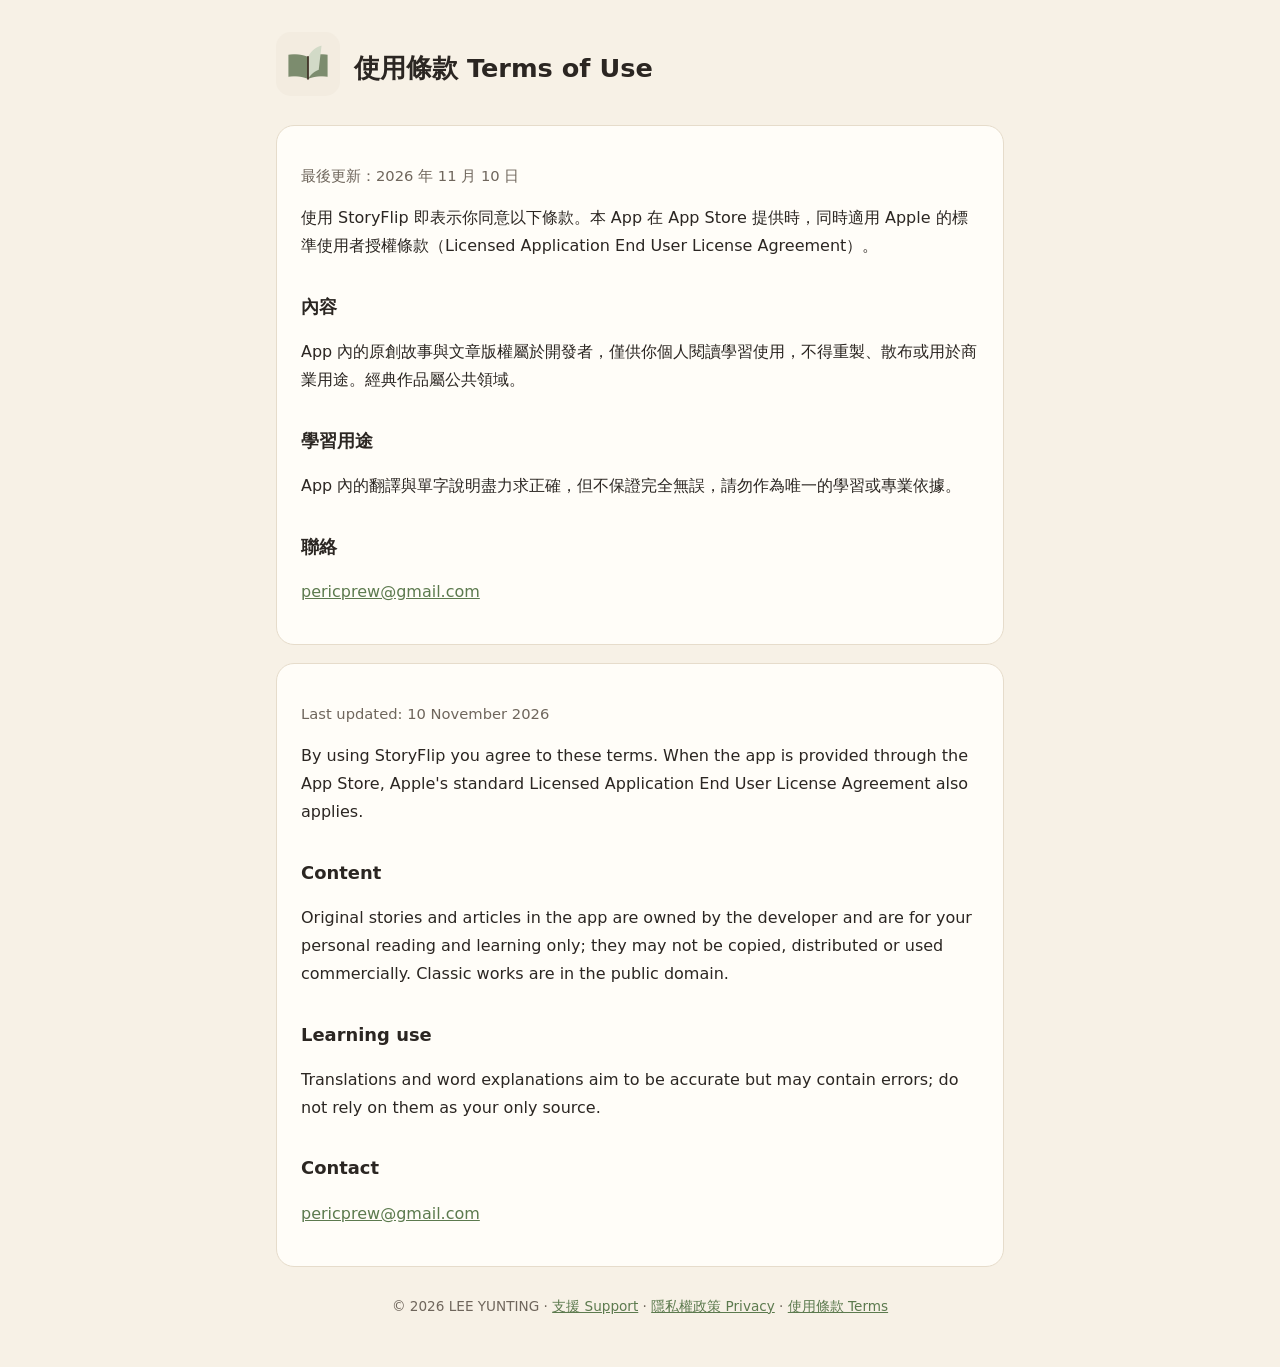
==== terms/index.html @ d62f02ec "Support and privacy pages Co-Authored-By: Claude Opus 5.5 <noreply@anthropic.com> Claude-Session: ht" ====
<!doctype html>
<html lang="zh-Hant">
<head>
<meta charset="utf-8"><meta name="viewport" content="width=device-width,initial-scale=1">
<title>使用條款 Terms of Use — StoryFlip</title>
<link rel="stylesheet" href="/style.css">
<link rel="icon" href="/icon.png">
</head>
<body><div class="wrap">
<header><a href="/"><img src="/icon.png" alt=""></a><h1>使用條款 Terms of Use</h1></header>
<div class="card" lang="zh-Hant"><p class="muted">最後更新：2026 年 11 月 10 日</p>
<p>使用 StoryFlip 即表示你同意以下條款。本 App 在 App Store 提供時，同時適用 Apple 的標準使用者授權條款（Licensed Application End User License Agreement）。</p>
<h2>內容</h2><p>App 內的原創故事與文章版權屬於開發者，僅供你個人閱讀學習使用，不得重製、散布或用於商業用途。經典作品屬公共領域。</p>
<h2>學習用途</h2><p>App 內的翻譯與單字說明盡力求正確，但不保證完全無誤，請勿作為唯一的學習或專業依據。</p>
<h2>聯絡</h2><p><a href="mailto:pericprew@gmail.com">pericprew@gmail.com</a></p></div><div class="card" lang="en"><p class="muted">Last updated: 10 November 2026</p>
<p>By using StoryFlip you agree to these terms. When the app is provided through the App Store, Apple's standard Licensed Application End User License Agreement also applies.</p>
<h2>Content</h2><p>Original stories and articles in the app are owned by the developer and are for your personal reading and learning only; they may not be copied, distributed or used commercially. Classic works are in the public domain.</p>
<h2>Learning use</h2><p>Translations and word explanations aim to be accurate but may contain errors; do not rely on them as your only source.</p>
<h2>Contact</h2><p><a href="mailto:pericprew@gmail.com">pericprew@gmail.com</a></p></div>
<footer>© 2026 LEE YUNTING · <a href="/support/">支援 Support</a> · <a href="/privacy/">隱私權政策 Privacy</a> · <a href="/terms/">使用條款 Terms</a></footer>
</div></body></html>
---- style.css ----
:root{--bg:#F7F1E6;--card:#FFFDF8;--ink:#2B2622;--soft:#6F665C;--line:#E6DCCB;--accent:#5C7A4E;--onaccent:#FFFFFF}
*{box-sizing:border-box}
body{margin:0;background:var(--bg);color:var(--ink);font-family:system-ui,-apple-system,"PingFang TC","Noto Sans TC","Microsoft JhengHei",sans-serif;line-height:1.75}
.wrap{max-width:760px;margin:0 auto;padding:32px 16px 48px}
header{display:flex;align-items:center;gap:14px;margin-bottom:20px}
header img{width:64px;height:64px;border-radius:15px}
header a{color:inherit;text-decoration:none}
h1{font-size:1.6rem;margin:0}
h2{font-size:1.12rem;margin:1.7em 0 .4em}
.card{background:var(--card);border:1px solid var(--line);border-radius:18px;padding:22px 24px;margin-bottom:18px}
.muted{color:var(--soft);font-size:.92rem}
a{color:var(--accent)}
nav{display:flex;gap:10px;flex-wrap:wrap;margin:18px 0 4px}
nav a{background:var(--accent);color:var(--onaccent);font-weight:700;text-decoration:none;padding:8px 16px;border-radius:999px}
footer{margin-top:28px;color:var(--soft);font-size:.85rem;text-align:center}
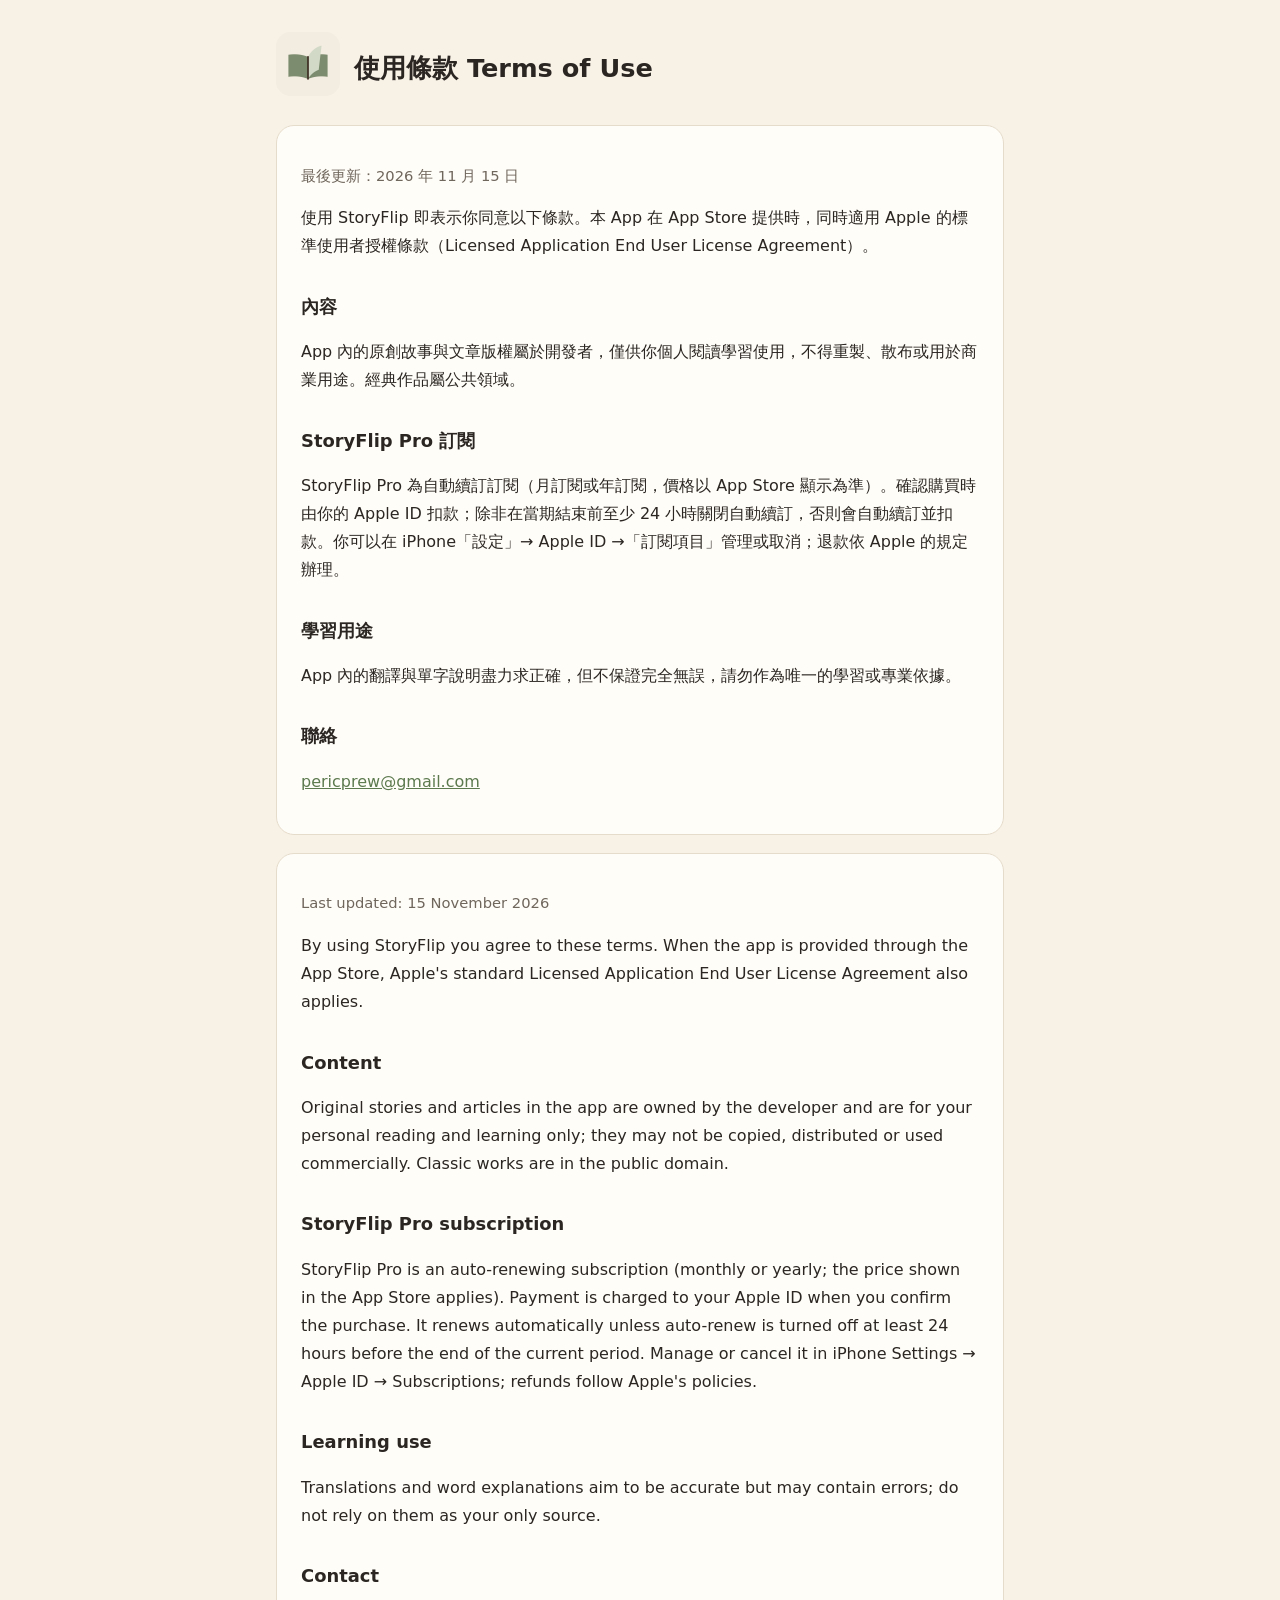
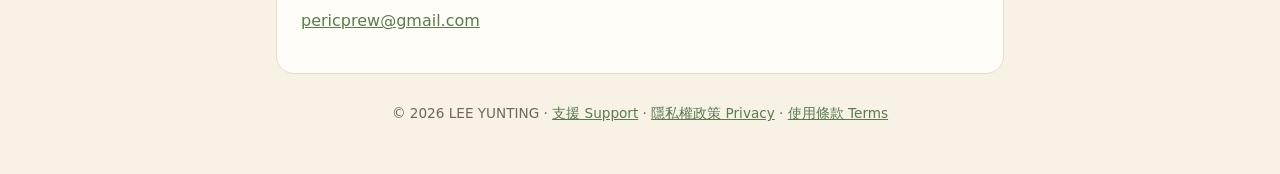
==== commit 0b2b298d: "Privacy & terms: subscriptions, optional anonymous analytics, read-aloud practice Also adds a manual" ====
--- a/terms/index.html
+++ b/terms/index.html
@@ -8,13 +8,15 @@
 </head>
 <body><div class="wrap">
 <header><a href="/"><img src="/icon.png" alt=""></a><h1>使用條款 Terms of Use</h1></header>
-<div class="card" lang="zh-Hant"><p class="muted">最後更新：2026 年 11 月 10 日</p>
+<div class="card" lang="zh-Hant"><p class="muted">最後更新：2026 年 11 月 15 日</p>
 <p>使用 StoryFlip 即表示你同意以下條款。本 App 在 App Store 提供時，同時適用 Apple 的標準使用者授權條款（Licensed Application End User License Agreement）。</p>
 <h2>內容</h2><p>App 內的原創故事與文章版權屬於開發者，僅供你個人閱讀學習使用，不得重製、散布或用於商業用途。經典作品屬公共領域。</p>
+<h2>StoryFlip Pro 訂閱</h2><p>StoryFlip Pro 為自動續訂訂閱（月訂閱或年訂閱，價格以 App Store 顯示為準）。確認購買時由你的 Apple ID 扣款；除非在當期結束前至少 24 小時關閉自動續訂，否則會自動續訂並扣款。你可以在 iPhone「設定」→ Apple ID →「訂閱項目」管理或取消；退款依 Apple 的規定辦理。</p>
 <h2>學習用途</h2><p>App 內的翻譯與單字說明盡力求正確，但不保證完全無誤，請勿作為唯一的學習或專業依據。</p>
-<h2>聯絡</h2><p><a href="mailto:pericprew@gmail.com">pericprew@gmail.com</a></p></div><div class="card" lang="en"><p class="muted">Last updated: 10 November 2026</p>
+<h2>聯絡</h2><p><a href="mailto:pericprew@gmail.com">pericprew@gmail.com</a></p></div><div class="card" lang="en"><p class="muted">Last updated: 15 November 2026</p>
 <p>By using StoryFlip you agree to these terms. When the app is provided through the App Store, Apple's standard Licensed Application End User License Agreement also applies.</p>
 <h2>Content</h2><p>Original stories and articles in the app are owned by the developer and are for your personal reading and learning only; they may not be copied, distributed or used commercially. Classic works are in the public domain.</p>
+<h2>StoryFlip Pro subscription</h2><p>StoryFlip Pro is an auto-renewing subscription (monthly or yearly; the price shown in the App Store applies). Payment is charged to your Apple ID when you confirm the purchase. It renews automatically unless auto-renew is turned off at least 24 hours before the end of the current period. Manage or cancel it in iPhone Settings → Apple ID → Subscriptions; refunds follow Apple's policies.</p>
 <h2>Learning use</h2><p>Translations and word explanations aim to be accurate but may contain errors; do not rely on them as your only source.</p>
 <h2>Contact</h2><p><a href="mailto:pericprew@gmail.com">pericprew@gmail.com</a></p></div>
 <footer>© 2026 LEE YUNTING · <a href="/support/">支援 Support</a> · <a href="/privacy/">隱私權政策 Privacy</a> · <a href="/terms/">使用條款 Terms</a></footer>
